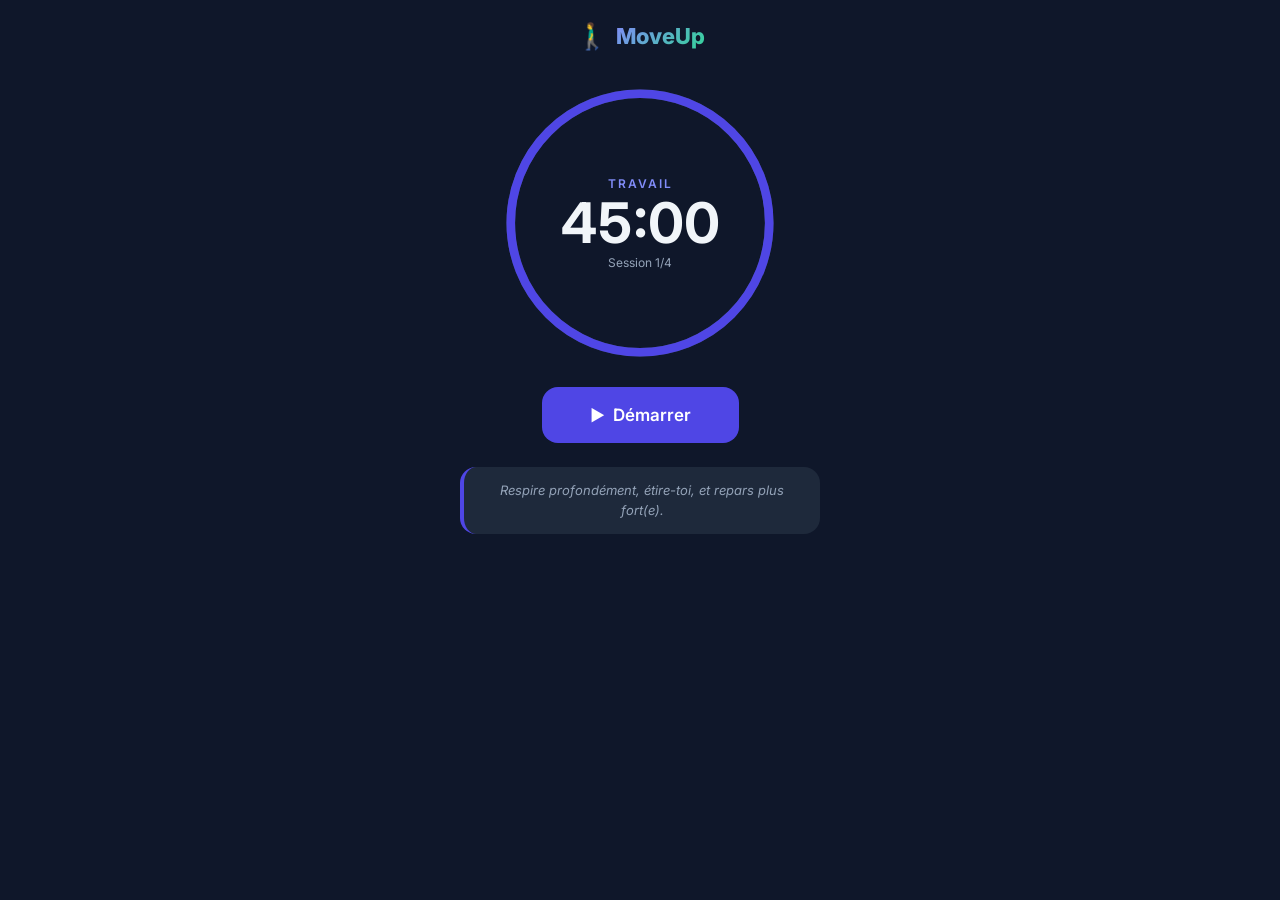
==== index.html @ 0e71fa35 "Add files via upload" ====
<!DOCTYPE html>
<html lang="fr">
<head>
    <meta charset="UTF-8">
    <meta name="viewport" content="width=device-width, initial-scale=1.0, maximum-scale=1.0, user-scalable=no, viewport-fit=cover">
    <title>MoveUp - Rappel de Pauses Actives</title>

    <!-- PWA -->
    <link rel="manifest" href="manifest.json">
    <meta name="theme-color" content="#4F46E5">
    <meta name="mobile-web-app-capable" content="yes">
    <meta name="apple-mobile-web-app-capable" content="yes">
    <meta name="apple-mobile-web-app-status-bar-style" content="black-translucent">
    <meta name="apple-mobile-web-app-title" content="MoveUp">
    <link rel="apple-touch-icon" href="icons/icon-192.png">

    <!-- Preload -->
    <link rel="preconnect" href="https://fonts.googleapis.com">
    <link href="https://fonts.googleapis.com/css2?family=Inter:wght@300;400;500;600;700;800&display=swap" rel="stylesheet">
    <link rel="stylesheet" href="style.css">
</head>
<body>
    <div id="app">
        <!-- Header (compact on mobile) -->
        <header>
            <div class="logo">
                <span class="logo-icon">🚶‍♂️</span>
                <h1>MoveUp</h1>
            </div>
            <!-- Install banner -->
            <button id="install-btn" class="btn btn-install hidden">
                Installer l'app 📲
            </button>
        </header>

        <!-- Timer View -->
        <section id="timer-view" class="view active">
            <div class="timer-container">
                <div class="timer-ring-wrapper">
                    <svg class="timer-ring" viewBox="0 0 260 260">
                        <circle class="timer-ring-bg" cx="130" cy="130" r="120" />
                        <circle class="timer-ring-progress" cx="130" cy="130" r="120" />
                    </svg>
                    <div class="timer-display">
                        <span class="timer-phase" id="timer-phase">Travail</span>
                        <span class="timer-time" id="timer-time">45:00</span>
                        <span class="timer-session" id="timer-session">Session 1/4</span>
                    </div>
                </div>

                <div class="timer-controls">
                    <button id="btn-start" class="btn btn-primary btn-lg">
                        <span class="btn-icon">▶</span> Démarrer
                    </button>
                    <button id="btn-pause" class="btn btn-secondary btn-lg hidden">
                        <span class="btn-icon">⏸</span> Pause
                    </button>
                    <button id="btn-resume" class="btn btn-primary btn-lg hidden">
                        <span class="btn-icon">▶</span> Reprendre
                    </button>
                    <button id="btn-skip" class="btn btn-ghost hidden">
                        Passer ⏭
                    </button>
                    <button id="btn-reset" class="btn btn-ghost hidden">
                        Réinitialiser ↺
                    </button>
                </div>

                <div class="motivation-card" id="motivation-card">
                    <p id="motivation-text">Prêt à commencer ? Chaque pause compte pour ta santé !</p>
                </div>
            </div>
        </section>

        <!-- Activities View -->
        <section id="activities-view" class="view">
            <h2 class="view-title">Activités pendant les pauses</h2>
            <div class="activity-filters">
                <button class="filter-btn active" data-filter="all">Toutes</button>
                <button class="filter-btn" data-filter="marche">Marche</button>
                <button class="filter-btn" data-filter="etirement">Étirements</button>
                <button class="filter-btn" data-filter="exercice">Exercices</button>
                <button class="filter-btn" data-filter="respiration">Respiration</button>
            </div>
            <div class="activities-grid" id="activities-grid"></div>
        </section>

        <!-- Stats View -->
        <section id="stats-view" class="view">
            <h2 class="view-title">Tes statistiques</h2>
            <div class="stats-summary">
                <div class="stat-card">
                    <span class="stat-icon">🎯</span>
                    <span class="stat-value" id="stat-sessions">0</span>
                    <span class="stat-label">Sessions aujourd'hui</span>
                </div>
                <div class="stat-card">
                    <span class="stat-icon">🚶</span>
                    <span class="stat-value" id="stat-breaks">0</span>
                    <span class="stat-label">Pauses actives</span>
                </div>
                <div class="stat-card">
                    <span class="stat-icon">⏱</span>
                    <span class="stat-value" id="stat-work-time">0h 0m</span>
                    <span class="stat-label">Temps de travail</span>
                </div>
                <div class="stat-card">
                    <span class="stat-icon">💪</span>
                    <span class="stat-value" id="stat-move-time">0m</span>
                    <span class="stat-label">Temps actif</span>
                </div>
            </div>

            <div class="streak-card">
                <h3>🔥 Série en cours</h3>
                <div class="streak-info">
                    <span class="streak-number" id="streak-count">0</span>
                    <span class="streak-label">jours consécutifs</span>
                </div>
            </div>

            <div class="weekly-chart-container">
                <h3>Cette semaine</h3>
                <div class="weekly-chart" id="weekly-chart"></div>
            </div>

            <div class="history-section">
                <h3>Historique récent</h3>
                <div id="history-list" class="history-list"></div>
            </div>
        </section>

        <!-- Settings View -->
        <section id="settings-view" class="view">
            <h2 class="view-title">Réglages</h2>
            <div class="settings-group">
                <h3>Durées</h3>
                <div class="setting-item">
                    <label for="work-duration">Durée de travail</label>
                    <div class="setting-control">
                        <input type="range" id="work-duration" min="15" max="90" value="45" step="5">
                        <span class="setting-value" id="work-duration-val">45 min</span>
                    </div>
                </div>
                <div class="setting-item">
                    <label for="short-break">Pause courte</label>
                    <div class="setting-control">
                        <input type="range" id="short-break" min="3" max="15" value="5" step="1">
                        <span class="setting-value" id="short-break-val">5 min</span>
                    </div>
                </div>
                <div class="setting-item">
                    <label for="long-break">Pause longue</label>
                    <div class="setting-control">
                        <input type="range" id="long-break" min="10" max="30" value="15" step="5">
                        <span class="setting-value" id="long-break-val">15 min</span>
                    </div>
                </div>
                <div class="setting-item">
                    <label for="sessions-before-long">Sessions avant pause longue</label>
                    <div class="setting-control">
                        <input type="range" id="sessions-before-long" min="2" max="6" value="4" step="1">
                        <span class="setting-value" id="sessions-before-long-val">4</span>
                    </div>
                </div>
            </div>

            <div class="settings-group">
                <h3>Notifications</h3>
                <div class="setting-item">
                    <label for="notif-toggle">Notifications</label>
                    <label class="switch">
                        <input type="checkbox" id="notif-toggle" checked>
                        <span class="slider"></span>
                    </label>
                </div>
                <div class="setting-item">
                    <label for="sound-toggle">Son d'alerte</label>
                    <label class="switch">
                        <input type="checkbox" id="sound-toggle" checked>
                        <span class="slider"></span>
                    </label>
                </div>
                <div class="setting-item">
                    <label for="vibration-toggle">Vibration</label>
                    <label class="switch">
                        <input type="checkbox" id="vibration-toggle" checked>
                        <span class="slider"></span>
                    </label>
                </div>
                <div class="setting-item">
                    <label for="auto-start">Démarrage auto des sessions</label>
                    <label class="switch">
                        <input type="checkbox" id="auto-start">
                        <span class="slider"></span>
                    </label>
                </div>
            </div>

            <div class="settings-group">
                <h3>Rappel de sédentarité</h3>
                <div class="setting-item">
                    <label for="sedentary-alert">Alerte si inactif depuis</label>
                    <div class="setting-control">
                        <input type="range" id="sedentary-alert" min="30" max="120" value="60" step="10">
                        <span class="setting-value" id="sedentary-alert-val">60 min</span>
                    </div>
                </div>
                <div class="setting-item">
                    <label for="sedentary-toggle">Activer le rappel</label>
                    <label class="switch">
                        <input type="checkbox" id="sedentary-toggle" checked>
                        <span class="slider"></span>
                    </label>
                </div>
                <div class="setting-item">
                    <label for="wakelock-toggle">Garder l'écran allumé</label>
                    <label class="switch">
                        <input type="checkbox" id="wakelock-toggle">
                        <span class="slider"></span>
                    </label>
                </div>
            </div>

            <button class="btn btn-danger" id="btn-reset-stats">Réinitialiser les statistiques</button>

            <div class="app-info">
                <p>MoveUp v2.0 — PWA</p>
                <p>Fonctionne hors-ligne</p>
            </div>
        </section>

        <!-- Break Overlay -->
        <div id="break-overlay" class="overlay hidden">
            <div class="overlay-content">
                <div class="break-animation">
                    <span class="break-emoji" id="break-emoji">🚶‍♂️</span>
                </div>
                <h2 id="break-title">C'est l'heure de bouger !</h2>
                <p id="break-suggestion">Va faire une petite marche de 5 minutes</p>
                <div class="break-timer">
                    <span id="break-timer-display">05:00</span>
                </div>
                <button class="btn btn-primary btn-lg" id="btn-end-break">J'ai bougé ! ✓</button>
            </div>
        </div>

        <!-- Sedentary Alert -->
        <div id="sedentary-overlay" class="overlay hidden">
            <div class="overlay-content sedentary-alert">
                <div class="alert-animation">⚠️</div>
                <h2>Tu es assis(e) depuis trop longtemps !</h2>
                <p id="sedentary-time-msg">Cela fait plus de 60 minutes sans bouger.</p>
                <p class="sedentary-tip" id="sedentary-tip">Lève-toi et fais quelques pas, même 2 minutes font la différence.</p>
                <div class="sedentary-actions">
                    <button class="btn btn-primary btn-lg" id="btn-start-moving">Je vais bouger 🚶</button>
                    <button class="btn btn-ghost" id="btn-snooze">Rappeler dans 10 min</button>
                </div>
            </div>
        </div>

        <!-- Bottom Tab Bar (Mobile Navigation) -->
        <nav class="tab-bar" id="tab-bar">
            <button class="tab active" data-view="timer">
                <span class="tab-icon">⏱</span>
                <span class="tab-label">Minuteur</span>
            </button>
            <button class="tab" data-view="activities">
                <span class="tab-icon">🏃</span>
                <span class="tab-label">Activités</span>
            </button>
            <button class="tab" data-view="stats">
                <span class="tab-icon">📊</span>
                <span class="tab-label">Stats</span>
            </button>
            <button class="tab" data-view="settings">
                <span class="tab-icon">⚙️</span>
                <span class="tab-label">Réglages</span>
            </button>
        </nav>
    </div>

    <script src="activities.js"></script>
    <script src="notifications.js"></script>
    <script src="stats.js"></script>
    <script src="app.js"></script>
</body>
</html>
---- style.css ----
/* === Reset & Variables === */
* {
    margin: 0;
    padding: 0;
    box-sizing: border-box;
    -webkit-tap-highlight-color: transparent;
}

:root {
    --primary: #4F46E5;
    --primary-light: #818CF8;
    --primary-dark: #3730A3;
    --success: #10B981;
    --success-light: #34D399;
    --warning: #F59E0B;
    --danger: #EF4444;
    --bg: #0F172A;
    --bg-card: #1E293B;
    --bg-card-hover: #273449;
    --text: #F1F5F9;
    --text-muted: #94A3B8;
    --text-dim: #64748B;
    --border: #334155;
    --radius: 16px;
    --radius-sm: 10px;
    --shadow: 0 4px 24px rgba(0, 0, 0, 0.3);
    --tab-height: 70px;
    --safe-top: env(safe-area-inset-top, 0px);
    --safe-bottom: env(safe-area-inset-bottom, 0px);
}

html {
    height: 100%;
    overflow: hidden;
}

body {
    font-family: 'Inter', -apple-system, sans-serif;
    background: var(--bg);
    color: var(--text);
    height: 100%;
    overflow: hidden;
    overscroll-behavior: none;
    -webkit-user-select: none;
    user-select: none;
    touch-action: pan-y;
}

#app {
    max-width: 600px;
    margin: 0 auto;
    height: 100%;
    display: flex;
    flex-direction: column;
    padding-top: var(--safe-top);
}

/* === Header === */
header {
    display: flex;
    align-items: center;
    justify-content: space-between;
    padding: 12px 20px;
    flex-shrink: 0;
}

.logo {
    display: flex;
    align-items: center;
    gap: 8px;
}

.logo-icon {
    font-size: 26px;
}

.logo h1 {
    font-size: 22px;
    font-weight: 800;
    background: linear-gradient(135deg, var(--primary-light), var(--success-light));
    -webkit-background-clip: text;
    -webkit-text-fill-color: transparent;
    background-clip: text;
}

/* Install button */
.btn-install {
    background: linear-gradient(135deg, var(--primary), var(--success));
    color: white;
    padding: 8px 16px;
    font-size: 13px;
    border-radius: 20px;
    border: none;
    font-weight: 600;
    font-family: inherit;
    cursor: pointer;
    animation: pulse-glow 2s infinite;
}

@keyframes pulse-glow {
    0%, 100% { box-shadow: 0 0 0 0 rgba(79, 70, 229, 0.4); }
    50% { box-shadow: 0 0 0 8px rgba(79, 70, 229, 0); }
}

/* === Views === */
.view {
    display: none;
    animation: fadeIn 0.25s ease;
    flex: 1;
    overflow-y: auto;
    overflow-x: hidden;
    -webkit-overflow-scrolling: touch;
    padding: 0 16px 20px;
    scrollbar-width: none;
}

.view::-webkit-scrollbar {
    display: none;
}

.view.active {
    display: block;
}

@keyframes fadeIn {
    from { opacity: 0; transform: translateY(6px); }
    to { opacity: 1; transform: translateY(0); }
}

.view-title {
    font-size: 20px;
    font-weight: 700;
    margin-bottom: 16px;
    text-align: center;
}

/* === Bottom Tab Bar === */
.tab-bar {
    display: flex;
    background: var(--bg-card);
    border-top: 1px solid var(--border);
    padding-bottom: var(--safe-bottom);
    flex-shrink: 0;
    position: relative;
    z-index: 100;
}

.tab {
    flex: 1;
    display: flex;
    flex-direction: column;
    align-items: center;
    gap: 2px;
    padding: 10px 4px 8px;
    border: none;
    background: transparent;
    color: var(--text-dim);
    font-family: inherit;
    cursor: pointer;
    transition: color 0.2s;
    position: relative;
}

.tab::before {
    content: '';
    position: absolute;
    top: 0;
    left: 25%;
    right: 25%;
    height: 3px;
    border-radius: 0 0 3px 3px;
    background: var(--primary);
    opacity: 0;
    transition: opacity 0.2s;
}

.tab.active {
    color: var(--primary-light);
}

.tab.active::before {
    opacity: 1;
}

.tab-icon {
    font-size: 22px;
    line-height: 1;
}

.tab-label {
    font-size: 10px;
    font-weight: 600;
    letter-spacing: 0.3px;
}

/* === Timer === */
.timer-container {
    display: flex;
    flex-direction: column;
    align-items: center;
    gap: 24px;
    padding-top: 8px;
}

.timer-ring-wrapper {
    position: relative;
    width: 240px;
    height: 240px;
}

.timer-ring {
    width: 100%;
    height: 100%;
    transform: rotate(-90deg);
}

.timer-ring-bg {
    fill: none;
    stroke: var(--border);
    stroke-width: 8;
}

.timer-ring-progress {
    fill: none;
    stroke: var(--primary);
    stroke-width: 8;
    stroke-linecap: round;
    stroke-dasharray: 753.98;
    stroke-dashoffset: 0;
    transition: stroke-dashoffset 1s linear, stroke 0.5s;
}

.timer-ring-progress.break-mode {
    stroke: var(--success);
}

.timer-display {
    position: absolute;
    top: 50%;
    left: 50%;
    transform: translate(-50%, -50%);
    display: flex;
    flex-direction: column;
    align-items: center;
    gap: 4px;
}

.timer-phase {
    font-size: 12px;
    font-weight: 600;
    text-transform: uppercase;
    letter-spacing: 2px;
    color: var(--primary-light);
}

.timer-phase.break-mode {
    color: var(--success-light);
}

.timer-time {
    font-size: 48px;
    font-weight: 700;
    font-variant-numeric: tabular-nums;
    line-height: 1;
}

.timer-session {
    font-size: 12px;
    color: var(--text-muted);
}

/* === Buttons === */
.btn {
    padding: 12px 24px;
    border: none;
    border-radius: var(--radius-sm);
    font-size: 15px;
    font-weight: 600;
    cursor: pointer;
    transition: all 0.15s;
    font-family: inherit;
    display: inline-flex;
    align-items: center;
    justify-content: center;
    gap: 8px;
    min-height: 48px; /* Touch target */
}

.btn:active {
    transform: scale(0.96);
}

.btn-primary {
    background: var(--primary);
    color: white;
}

.btn-primary:active {
    background: var(--primary-dark);
}

.btn-secondary {
    background: var(--bg-card);
    color: var(--text);
    border: 1px solid var(--border);
}

.btn-ghost {
    background: transparent;
    color: var(--text-muted);
    padding: 8px 16px;
    font-size: 13px;
    min-height: 40px;
}

.btn-ghost:active {
    color: var(--text);
    background: var(--bg-card);
}

.btn-danger {
    background: transparent;
    color: var(--danger);
    border: 1px solid var(--danger);
    padding: 10px 20px;
    margin-top: 16px;
    width: 100%;
}

.btn-danger:active {
    background: var(--danger);
    color: white;
}

.btn-lg {
    padding: 16px 40px;
    font-size: 17px;
    border-radius: var(--radius);
    min-height: 56px;
}

.btn-icon {
    font-size: 16px;
}

.timer-controls {
    display: flex;
    gap: 12px;
    flex-wrap: wrap;
    justify-content: center;
}

.hidden {
    display: none !important;
}

/* === Motivation Card === */
.motivation-card {
    background: var(--bg-card);
    border-radius: var(--radius);
    padding: 14px 20px;
    text-align: center;
    width: 100%;
    max-width: 360px;
    border-left: 4px solid var(--primary);
}

.motivation-card p {
    color: var(--text-muted);
    font-size: 13px;
    line-height: 1.5;
    font-style: italic;
}

/* === Activities === */
.activity-filters {
    display: flex;
    gap: 6px;
    margin-bottom: 16px;
    overflow-x: auto;
    scrollbar-width: none;
    padding-bottom: 4px;
    -webkit-overflow-scrolling: touch;
}

.activity-filters::-webkit-scrollbar {
    display: none;
}

.filter-btn {
    padding: 8px 14px;
    border: 1px solid var(--border);
    background: transparent;
    color: var(--text-muted);
    border-radius: 20px;
    font-size: 12px;
    cursor: pointer;
    transition: all 0.2s;
    font-family: inherit;
    white-space: nowrap;
    flex-shrink: 0;
    min-height: 36px;
}

.filter-btn:active {
    transform: scale(0.95);
}

.filter-btn.active {
    background: var(--primary);
    border-color: var(--primary);
    color: white;
}

.activities-grid {
    display: grid;
    grid-template-columns: 1fr 1fr;
    gap: 10px;
}

.activity-card {
    background: var(--bg-card);
    border-radius: var(--radius);
    padding: 16px 12px;
    text-align: center;
    cursor: pointer;
    transition: all 0.15s;
    border: 1px solid transparent;
}

.activity-card:active {
    background: var(--bg-card-hover);
    border-color: var(--primary);
    transform: scale(0.97);
}

.activity-emoji {
    font-size: 32px;
    display: block;
    margin-bottom: 8px;
}

.activity-name {
    font-size: 13px;
    font-weight: 600;
    margin-bottom: 3px;
}

.activity-duration {
    font-size: 11px;
    color: var(--text-dim);
}

.activity-tag {
    display: inline-block;
    font-size: 10px;
    padding: 2px 8px;
    border-radius: 10px;
    margin-top: 6px;
    font-weight: 500;
}

.tag-marche { background: #065F4620; color: #34D399; }
.tag-etirement { background: #7C3AED20; color: #A78BFA; }
.tag-exercice { background: #DC262620; color: #F87171; }
.tag-respiration { background: #0284C720; color: #38BDF8; }

/* === Stats === */
.stats-summary {
    display: grid;
    grid-template-columns: 1fr 1fr;
    gap: 10px;
    margin-bottom: 16px;
}

.stat-card {
    background: var(--bg-card);
    border-radius: var(--radius);
    padding: 16px 12px;
    text-align: center;
    display: flex;
    flex-direction: column;
    gap: 4px;
}

.stat-icon {
    font-size: 22px;
}

.stat-value {
    font-size: 24px;
    font-weight: 800;
    color: var(--primary-light);
}

.stat-label {
    font-size: 11px;
    color: var(--text-muted);
}

.streak-card {
    background: linear-gradient(135deg, #7C3AED20, #F59E0B20);
    border: 1px solid #7C3AED40;
    border-radius: var(--radius);
    padding: 16px;
    text-align: center;
    margin-bottom: 16px;
}

.streak-card h3 {
    font-size: 15px;
    margin-bottom: 6px;
}

.streak-number {
    font-size: 44px;
    font-weight: 800;
    color: var(--warning);
}

.streak-label {
    display: block;
    font-size: 13px;
    color: var(--text-muted);
}

.weekly-chart-container {
    background: var(--bg-card);
    border-radius: var(--radius);
    padding: 16px;
    margin-bottom: 16px;
}

.weekly-chart-container h3 {
    font-size: 15px;
    margin-bottom: 12px;
}

.weekly-chart {
    display: flex;
    align-items: flex-end;
    gap: 6px;
    height: 100px;
    justify-content: space-between;
}

.chart-bar-wrapper {
    display: flex;
    flex-direction: column;
    align-items: center;
    gap: 4px;
    flex: 1;
}

.chart-bar {
    width: 100%;
    max-width: 36px;
    border-radius: 5px 5px 0 0;
    background: var(--primary);
    min-height: 4px;
    transition: height 0.5s;
}

.chart-bar.today {
    background: var(--success);
}

.chart-label {
    font-size: 10px;
    color: var(--text-dim);
}

.chart-value {
    font-size: 10px;
    color: var(--text-muted);
    font-weight: 600;
}

.history-section h3 {
    font-size: 15px;
    margin-bottom: 10px;
}

.history-list {
    display: flex;
    flex-direction: column;
    gap: 6px;
}

.history-item {
    display: flex;
    align-items: center;
    gap: 12px;
    background: var(--bg-card);
    border-radius: var(--radius-sm);
    padding: 12px 14px;
}

.history-icon {
    font-size: 18px;
}

.history-info {
    flex: 1;
}

.history-info .title {
    font-size: 13px;
    font-weight: 500;
}

.history-info .time {
    font-size: 11px;
    color: var(--text-dim);
}

/* === Settings === */
.settings-group {
    background: var(--bg-card);
    border-radius: var(--radius);
    padding: 16px;
    margin-bottom: 12px;
}

.settings-group h3 {
    font-size: 14px;
    font-weight: 600;
    margin-bottom: 12px;
    color: var(--primary-light);
}

.setting-item {
    display: flex;
    align-items: center;
    justify-content: space-between;
    padding: 12px 0;
    border-bottom: 1px solid var(--border);
    gap: 8px;
}

.setting-item:last-child {
    border-bottom: none;
}

.setting-item > label:first-child {
    font-size: 13px;
    flex-shrink: 0;
}

.setting-control {
    display: flex;
    align-items: center;
    gap: 8px;
}

.setting-value {
    font-size: 13px;
    font-weight: 600;
    color: var(--primary-light);
    min-width: 50px;
    text-align: right;
}

input[type="range"] {
    width: 100px;
    accent-color: var(--primary);
    cursor: pointer;
    height: 20px;
}

/* Toggle Switch */
.switch {
    position: relative;
    display: inline-block;
    width: 48px;
    height: 28px;
    flex-shrink: 0;
}

.switch input {
    opacity: 0;
    width: 0;
    height: 0;
}

.slider {
    position: absolute;
    cursor: pointer;
    inset: 0;
    background: var(--border);
    border-radius: 28px;
    transition: 0.3s;
}

.slider::before {
    content: '';
    position: absolute;
    height: 22px;
    width: 22px;
    left: 3px;
    bottom: 3px;
    background: white;
    border-radius: 50%;
    transition: 0.3s;
}

.switch input:checked + .slider {
    background: var(--primary);
}

.switch input:checked + .slider::before {
    transform: translateX(20px);
}

.app-info {
    text-align: center;
    padding: 20px 0;
    color: var(--text-dim);
    font-size: 12px;
    line-height: 1.8;
}

/* === Overlays === */
.overlay {
    position: fixed;
    inset: 0;
    background: rgba(15, 23, 42, 0.97);
    display: flex;
    align-items: center;
    justify-content: center;
    z-index: 1000;
    animation: fadeIn 0.3s;
    backdrop-filter: blur(10px);
    padding: var(--safe-top) 0 var(--safe-bottom);
}

.overlay-content {
    text-align: center;
    padding: 32px 24px;
    max-width: 380px;
    width: 90%;
}

.break-animation {
    animation: bounce 1.5s infinite;
}

.break-emoji {
    font-size: 64px;
    display: inline-block;
}

@keyframes bounce {
    0%, 100% { transform: translateY(0); }
    50% { transform: translateY(-16px); }
}

.overlay-content h2 {
    font-size: 22px;
    margin: 16px 0 8px;
}

.overlay-content p {
    color: var(--text-muted);
    font-size: 15px;
    margin-bottom: 16px;
    line-height: 1.5;
}

.break-timer {
    margin: 16px 0;
}

#break-timer-display {
    font-size: 44px;
    font-weight: 700;
    font-variant-numeric: tabular-nums;
    color: var(--success-light);
}

.alert-animation {
    font-size: 56px;
    animation: shake 0.8s infinite;
}

@keyframes shake {
    0%, 100% { transform: rotate(0deg); }
    25% { transform: rotate(-10deg); }
    75% { transform: rotate(10deg); }
}

.sedentary-alert h2 {
    color: var(--warning);
}

.sedentary-tip {
    font-size: 13px !important;
    color: var(--success-light) !important;
}

.sedentary-actions {
    display: flex;
    flex-direction: column;
    gap: 10px;
    align-items: center;
    width: 100%;
}

.sedentary-actions .btn {
    width: 100%;
}

/* === Small phones === */
@media (max-height: 680px) {
    .timer-ring-wrapper {
        width: 200px;
        height: 200px;
    }

    .timer-time {
        font-size: 40px;
    }

    .timer-container {
        gap: 16px;
    }

    .break-emoji {
        font-size: 48px;
    }

    #break-timer-display {
        font-size: 36px;
    }
}

/* === Larger screens (tablet / desktop) === */
@media (min-width: 768px) {
    .tab-bar {
        display: none;
    }

    /* Show desktop nav in header */
    header {
        flex-direction: column;
        align-items: center;
        padding: 20px 20px 12px;
        gap: 12px;
    }

    header::after {
        content: '';
        display: flex;
        width: 100%;
    }

    .timer-ring-wrapper {
        width: 280px;
        height: 280px;
    }

    .timer-time {
        font-size: 56px;
    }

    .activities-grid {
        grid-template-columns: 1fr 1fr 1fr;
    }

    .view {
        padding: 0 24px 40px;
    }

    .btn-lg {
        padding: 18px 48px;
    }
}

/* === Desktop nav (shown only on larger screens) === */
.desktop-nav {
    display: none;
}

@media (min-width: 768px) {
    .desktop-nav {
        display: flex;
        gap: 4px;
        background: var(--bg-card);
        padding: 4px;
        border-radius: var(--radius);
        width: 100%;
    }

    .desktop-nav .nav-btn {
        flex: 1;
        padding: 10px 8px;
        border: none;
        background: transparent;
        color: var(--text-muted);
        font-size: 13px;
        font-weight: 500;
        border-radius: 12px;
        cursor: pointer;
        transition: all 0.3s;
        font-family: inherit;
    }

    .desktop-nav .nav-btn:hover {
        color: var(--text);
        background: var(--bg-card-hover);
    }

    .desktop-nav .nav-btn.active {
        background: var(--primary);
        color: white;
        font-weight: 600;
    }
}

/* === Pull-to-refresh prevention === */
@media (max-width: 767px) {
    body {
        overscroll-behavior-y: contain;
    }
}
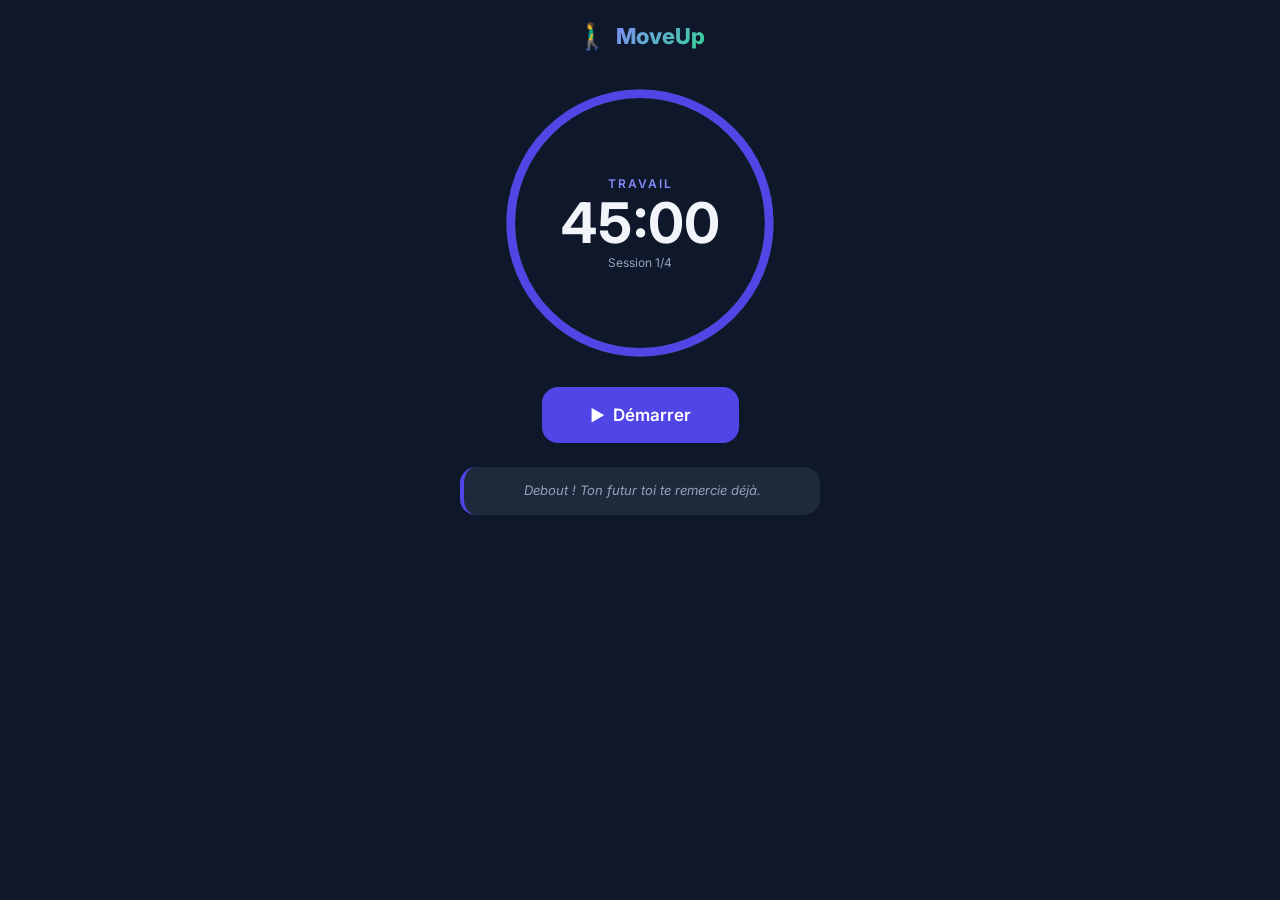
==== commit 76aec7c5: "Initial commit: MoveUp PWA - rappel de pauses actives Application mobile-first pour lutter contre la" ====
--- a/index.html
+++ b/index.html
@@ -12,7 +12,8 @@
     <meta name="apple-mobile-web-app-capable" content="yes">
     <meta name="apple-mobile-web-app-status-bar-style" content="black-translucent">
     <meta name="apple-mobile-web-app-title" content="MoveUp">
-    <link rel="apple-touch-icon" href="icons/icon-192.png">
+    <link rel="icon" type="image/jpeg" href="icons/pomodoro.jpg">
+    <link rel="apple-touch-icon" href="icons/pomodoro.jpg">
 
     <!-- Preload -->
     <link rel="preconnect" href="https://fonts.googleapis.com">
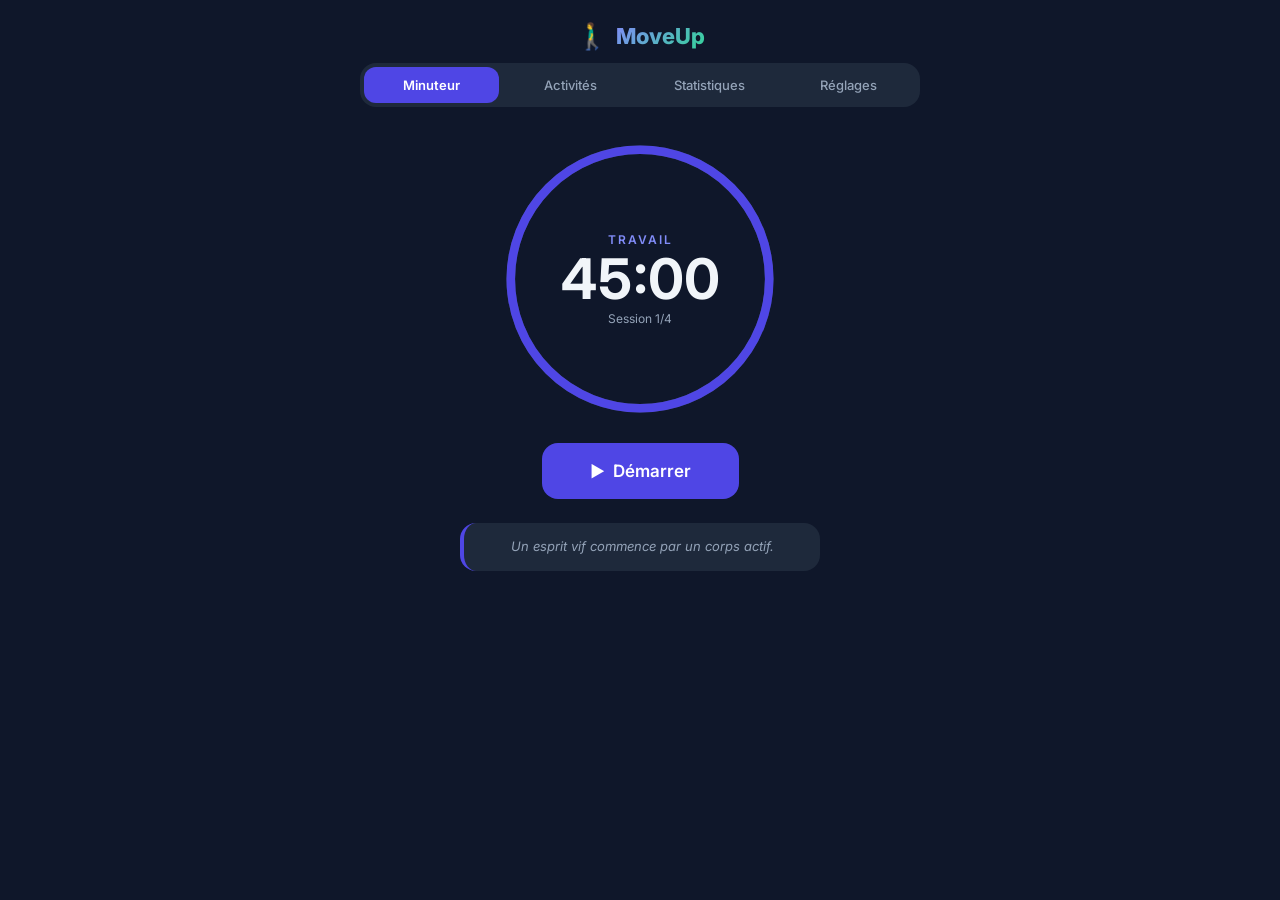
==== commit f3a76cb0: "Add desktop navigation bar for PC version Co-Authored-By: Claude Opus 4.6 <noreply@anthropic.com>" ====
--- a/index.html
+++ b/index.html
@@ -32,6 +32,12 @@
             <button id="install-btn" class="btn btn-install hidden">
                 Installer l'app 📲
             </button>
+            <nav class="desktop-nav">
+                <button class="nav-btn active" data-view="timer">Minuteur</button>
+                <button class="nav-btn" data-view="activities">Activités</button>
+                <button class="nav-btn" data-view="stats">Statistiques</button>
+                <button class="nav-btn" data-view="settings">Réglages</button>
+            </nav>
         </header>
 
         <!-- Timer View -->
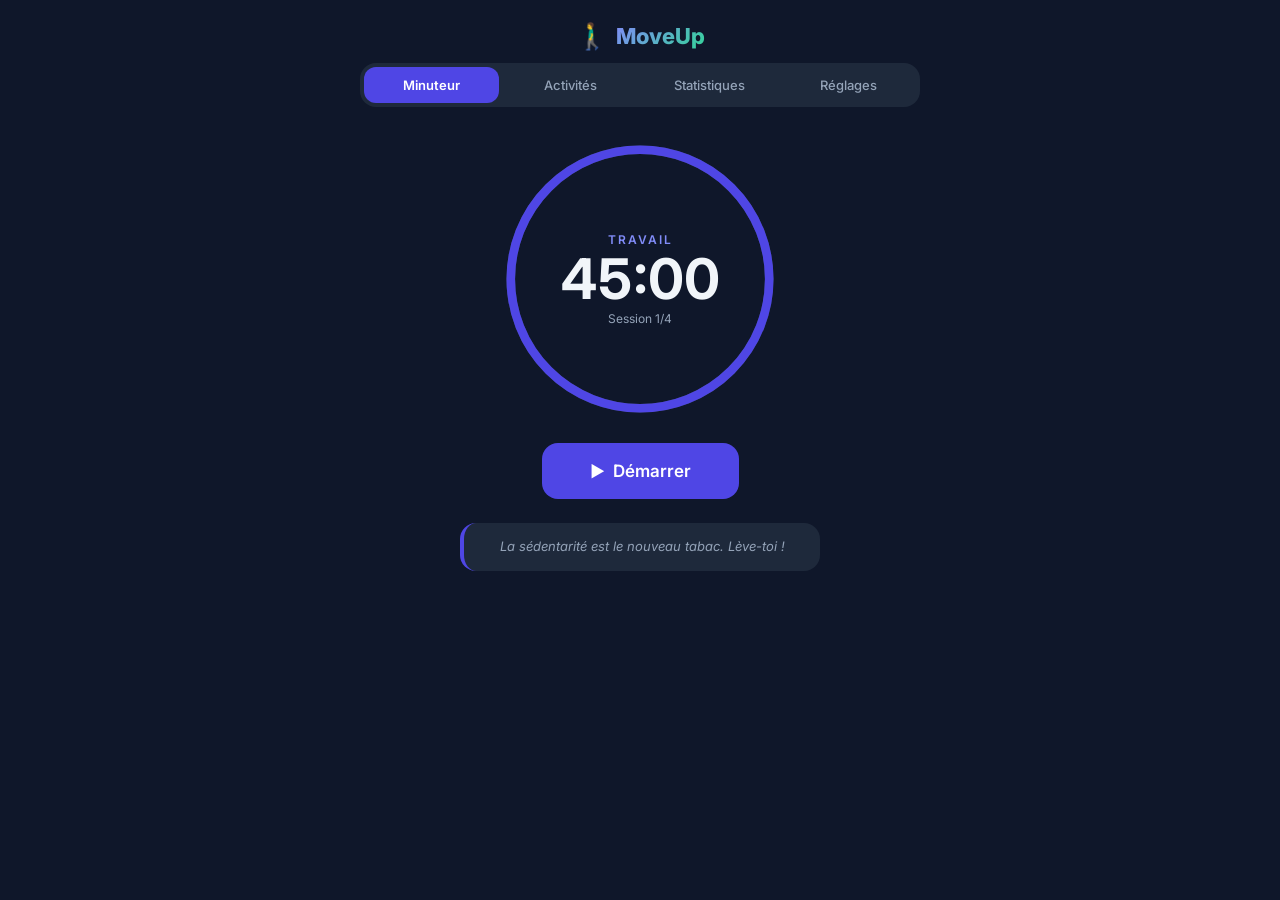
==== commit 29560f8c: "Fix PWA install: add PNG icons 192x192 and 512x512 Chrome requires PNG icons at specific sizes to en" ====
--- a/index.html
+++ b/index.html
@@ -12,8 +12,8 @@
     <meta name="apple-mobile-web-app-capable" content="yes">
     <meta name="apple-mobile-web-app-status-bar-style" content="black-translucent">
     <meta name="apple-mobile-web-app-title" content="MoveUp">
-    <link rel="icon" type="image/jpeg" href="icons/pomodoro.jpg">
-    <link rel="apple-touch-icon" href="icons/pomodoro.jpg">
+    <link rel="icon" type="image/png" sizes="192x192" href="icons/icon-192.png">
+    <link rel="apple-touch-icon" sizes="192x192" href="icons/icon-192.png">
 
     <!-- Preload -->
     <link rel="preconnect" href="https://fonts.googleapis.com">
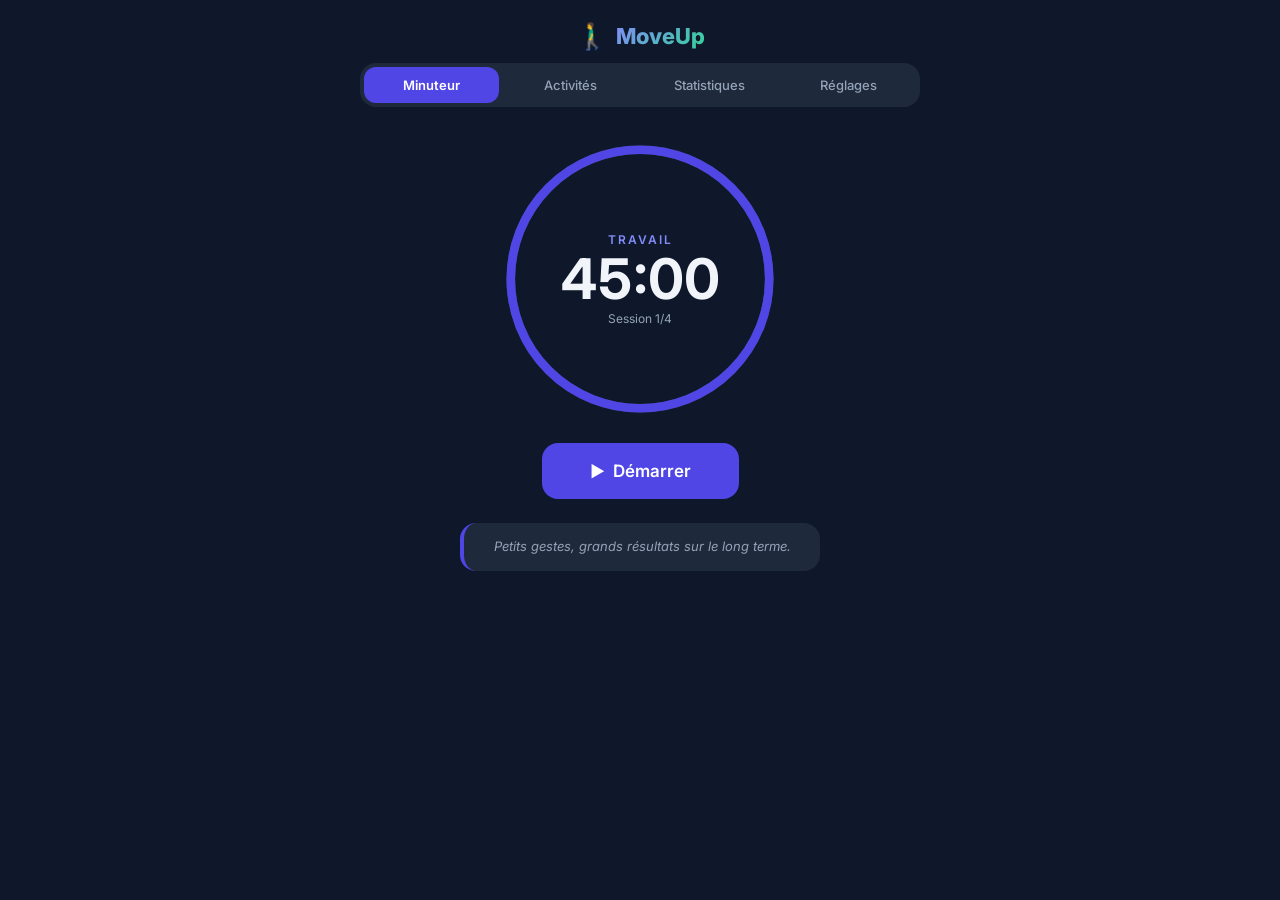
==== commit aacc80b4: "Allow work duration from 1 minute (remove 15 min minimum) Co-Authored-By: Claude Sonnet 4.6 <noreply" ====
--- a/index.html
+++ b/index.html
@@ -145,7 +145,7 @@
                 <div class="setting-item">
                     <label for="work-duration">Durée de travail</label>
                     <div class="setting-control">
-                        <input type="range" id="work-duration" min="15" max="90" value="45" step="5">
+                        <input type="range" id="work-duration" min="1" max="90" value="45" step="1">
                         <span class="setting-value" id="work-duration-val">45 min</span>
                     </div>
                 </div>
